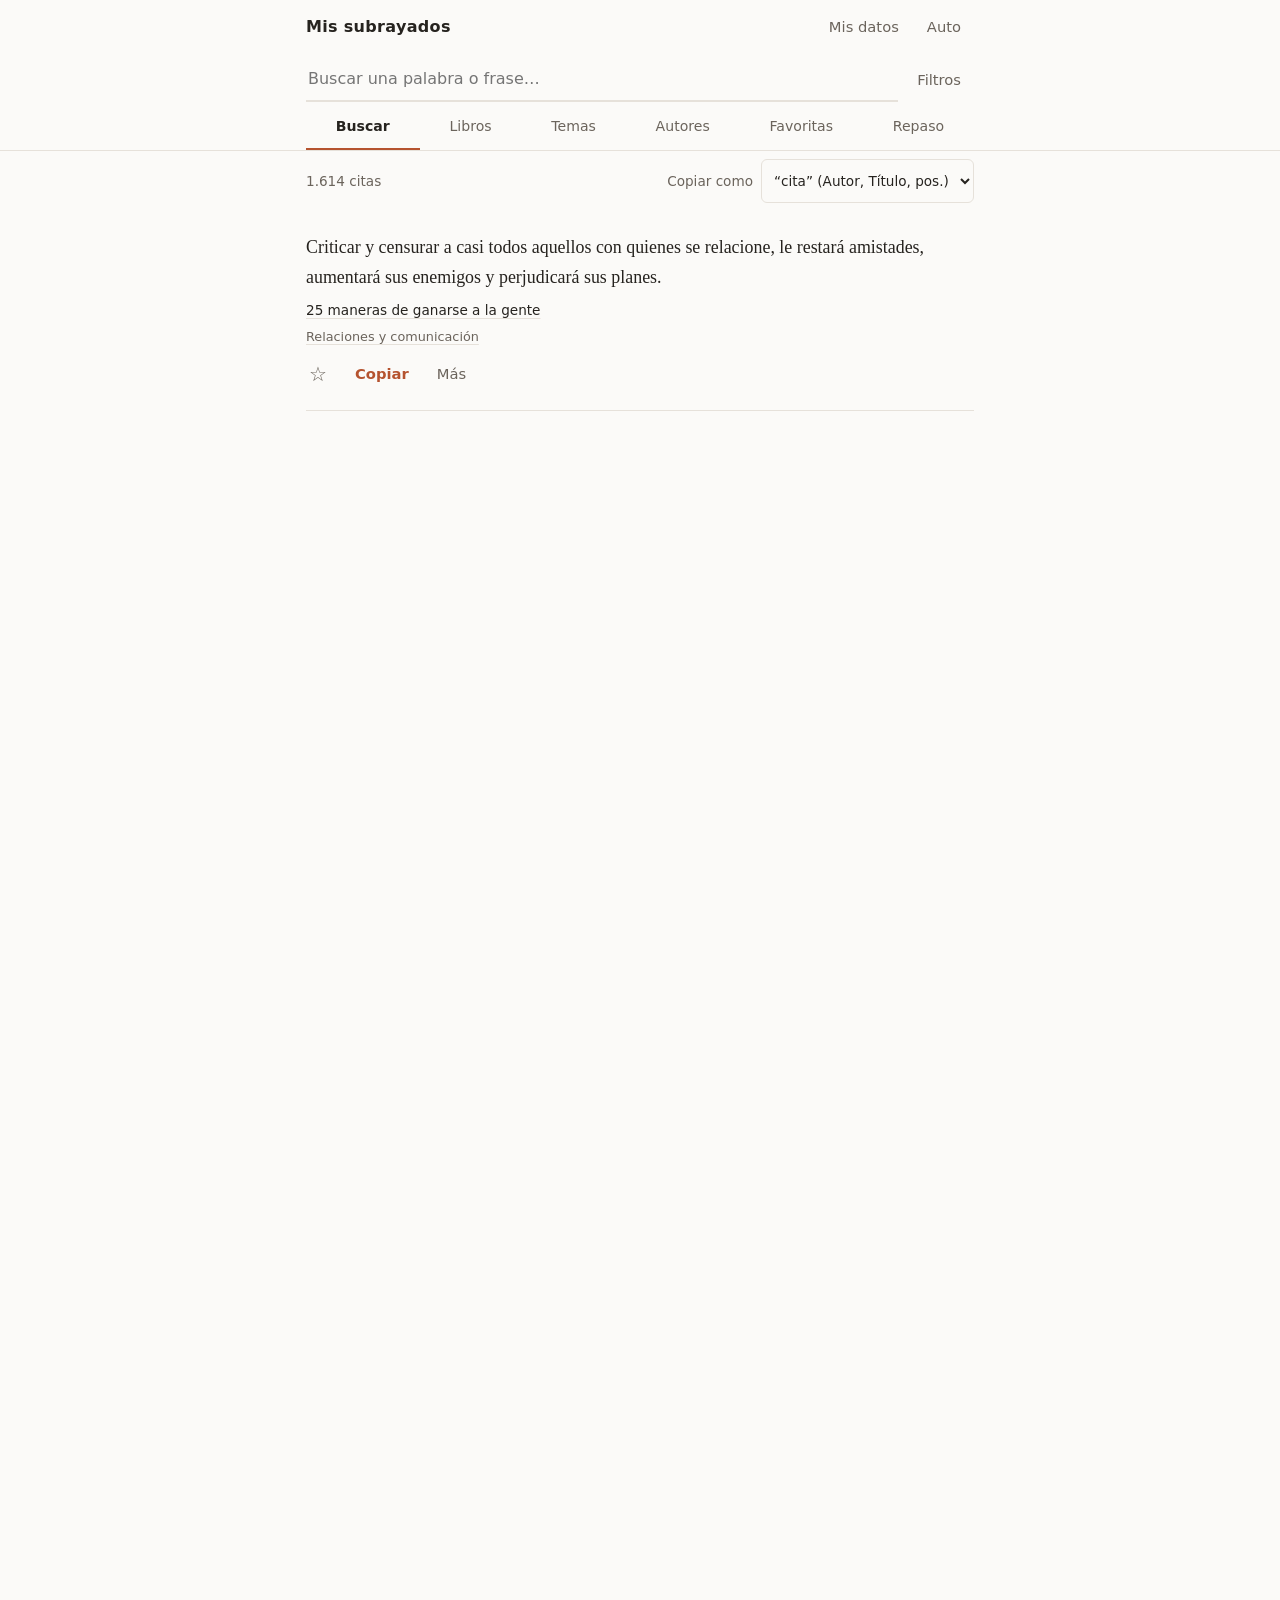
==== index.html @ 2dc45273 "Página de consulta de subrayados: buscador, filtros, vistas y marcas locales Co-Authored-By: Claude " ====
<!DOCTYPE html>
<html lang="es">
<head>
<meta charset="utf-8">
<meta name="viewport" content="width=device-width, initial-scale=1">
<meta name="robots" content="noindex, nofollow">
<meta name="color-scheme" content="light dark">
<title>Mis subrayados</title>
<link rel="stylesheet" href="styles.css">
</head>
<body>
<a class="skip" href="#main">Saltar al contenido</a>

<header class="top">
  <div class="wrap">
    <div class="bar">
      <h1 class="brand"><a href="#/buscar">Mis subrayados</a></h1>
      <div class="bar-end">
        <button class="btn quiet" id="btnData" aria-expanded="false" aria-controls="dataPanel">Mis datos</button>
        <button class="btn quiet" id="btnTheme" aria-label="Cambiar tema de color">Auto</button>
      </div>
    </div>
  </div>
</header>

<div class="stick">
  <div class="wrap">
    <form class="search" role="search" id="searchForm" autocomplete="off">
      <label class="sr" for="q">Buscar en las citas</label>
      <input id="q" type="search" placeholder="Buscar una palabra o frase…" enterkeyhint="search" spellcheck="false">
      <button type="button" class="btn quiet" id="btnFilters" aria-expanded="false" aria-controls="filters">Filtros</button>
    </form>

    <div class="panel" id="dataPanel" hidden>
      <p><strong>Tus marcas se guardan solo en este navegador.</strong> Si cambiás de dispositivo o borrás los datos del navegador, se pierden. Exportá una copia para respaldarlas.</p>
      <p class="muted" id="dataStats"></p>
      <div class="row">
        <button class="btn" id="btnExport">Exportar</button>
        <button class="btn" id="btnImport">Importar…</button>
        <input type="file" id="fileImport" accept="application/json,.json" hidden>
      </div>
    </div>

    <div class="panel" id="filters" hidden>
      <div class="grid">
        <label>Libro <select id="fLibro"></select></label>
        <label>Tema <select id="fTema"></select></label>
        <label>Autor <select id="fAutor"></select></label>
        <label>Uso <select id="fUso"></select></label>
        <label>Categoría <select id="fCat">
          <option value="">Todas</option>
          <option value="nf">No ficción</option>
          <option value="fic">Ficción</option>
          <option value="doc">Documentos</option>
        </select></label>
        <label class="check"><input type="checkbox" id="fFav"> Solo favoritas ★</label>
      </div>
      <div class="row"><button class="btn" id="btnClear">Limpiar filtros</button></div>
    </div>

    <nav class="tabs" aria-label="Secciones" id="tabs">
      <a href="#/buscar" data-v="buscar">Buscar</a>
      <a href="#/libros" data-v="libros">Libros</a>
      <a href="#/temas" data-v="temas">Temas</a>
      <a href="#/autores" data-v="autores">Autores</a>
      <a href="#/favoritas" data-v="favoritas">Favoritas</a>
      <a href="#/repaso" data-v="repaso">Repaso</a>
    </nav>
  </div>
</div>

<main id="main" class="wrap" tabindex="-1">
  <div id="chips" class="chips" aria-label="Filtros activos"></div>
  <div class="status">
    <p id="count" role="status" aria-live="polite" aria-atomic="true"></p>
    <label class="fmt">Copiar como
      <select id="fFmt">
        <option value="ref">“cita” (Autor, Título, pos.)</option>
        <option value="md">Markdown (&gt; cita)</option>
        <option value="txt">Solo el texto</option>
      </select>
    </label>
  </div>
  <div id="view"></div>
</main>

<footer class="wrap foot">
  <p>Atajos: <kbd>/</kbd> buscar · <kbd>Esc</kbd> limpiar · <kbd>j</kbd>/<kbd>k</kbd> moverse · <kbd>c</kbd> copiar · <kbd>f</kbd> favorita</p>
</footer>

<div id="toast" role="status" aria-live="polite"></div>

<script src="data.js"></script>
<script src="app.js"></script>
</body>
</html>
---- styles.css ----
:root {
  --bg: #fbfaf8;
  --fg: #26231f;
  --muted: #6b645c;
  --line: #e6e1da;
  --accent: #b5532f;
  --accent-ink: #ffffff;
  --mark: #f3dfd2;
  --sans: system-ui, -apple-system, "Segoe UI", Roboto, "Helvetica Neue", Arial, sans-serif;
  --serif: Georgia, "Times New Roman", serif;
  color-scheme: light;
}
@media (prefers-color-scheme: dark) {
  :root:not([data-theme="light"]) {
    --bg: #1a1816; --fg: #ece7e0; --muted: #a39b91; --line: #3a352f;
    --accent: #e08a63; --accent-ink: #1a1816; --mark: #5a3524;
    color-scheme: dark;
  }
}
:root[data-theme="dark"] {
  --bg: #1a1816; --fg: #ece7e0; --muted: #a39b91; --line: #3a352f;
  --accent: #e08a63; --accent-ink: #1a1816; --mark: #5a3524;
  color-scheme: dark;
}

* { box-sizing: border-box; }
html { -webkit-text-size-adjust: 100%; }
body {
  margin: 0; background: var(--bg); color: var(--fg);
  font: 16px/1.5 var(--sans);
}
.wrap { max-width: 700px; margin: 0 auto; padding: 0 16px; }
.sr { position: absolute; width: 1px; height: 1px; overflow: hidden; clip: rect(0 0 0 0); white-space: nowrap; }
.skip { position: absolute; left: 8px; top: -60px; background: var(--bg); padding: 10px 14px; border: 1px solid var(--accent); z-index: 10; }
.skip:focus { top: 8px; }
a { color: inherit; text-decoration-color: var(--line); text-underline-offset: 3px; }
a:hover { text-decoration-color: var(--accent); }
:focus-visible { outline: 2px solid var(--accent); outline-offset: 2px; border-radius: 3px; }
kbd { font: .8em var(--sans); border: 1px solid var(--line); border-radius: 3px; padding: 0 5px; }
.muted { color: var(--muted); }

/* Cabecera */
.bar { display: flex; align-items: center; justify-content: space-between; min-height: 52px; }
.brand { margin: 0; font: 600 1rem var(--sans); letter-spacing: .02em; }
.brand a { text-decoration: none; }
.bar-end { display: flex; gap: 2px; }

.stick { position: sticky; top: 0; z-index: 5; background: var(--bg); border-bottom: 1px solid var(--line); }
.search { display: flex; gap: 6px; align-items: center; padding: 4px 0; }
.search input {
  flex: 1; min-width: 0; height: 46px; font: 1rem var(--sans); color: var(--fg);
  background: transparent; border: 0; border-bottom: 2px solid var(--line); border-radius: 0; padding: 0 2px;
  -webkit-appearance: none; appearance: none;
}
.search input:focus { outline: none; border-bottom-color: var(--accent); }
.search input::-webkit-search-cancel-button { height: 18px; width: 18px; }

.tabs { display: flex; overflow-x: auto; scrollbar-width: none; }
.tabs::-webkit-scrollbar { display: none; }
.tabs a {
  flex: 1 1 auto; min-height: 44px; display: flex; align-items: center; justify-content: center;
  padding: 0 5px; font-size: .88rem; color: var(--muted); text-decoration: none; border-bottom: 2px solid transparent;
}
.tabs a[aria-current="page"] { color: var(--fg); border-bottom-color: var(--accent); font-weight: 600; }

.panel { padding: 8px 0 12px; border-top: 1px solid var(--line); max-height: 60vh; overflow-y: auto; font-size: .92rem; }
.panel p { margin: 6px 0; }
.panel .grid { display: grid; grid-template-columns: 1fr; gap: 10px; }
@media (min-width: 340px) { .panel .grid { grid-template-columns: 1fr 1fr; } }
.panel label { display: flex; flex-direction: column; gap: 3px; color: var(--muted); font-size: .8rem; }
.panel label.check { flex-direction: row; align-items: center; gap: 8px; min-height: 44px; font-size: .92rem; color: var(--fg); }
.panel select { max-width: 100%; }
.row { display: flex; gap: 8px; flex-wrap: wrap; margin-top: 10px; }

select, .btn {
  font: .92rem var(--sans); color: var(--fg); background: transparent;
  border: 1px solid var(--line); border-radius: 6px; min-height: 44px; padding: 0 12px;
}
select { padding: 0 8px; width: 100%; }
.fmt select { width: auto; max-width: 100%; min-height: 36px; font-size: .85rem; }
input[type="checkbox"] { width: 20px; height: 20px; accent-color: var(--accent); }
.btn { cursor: pointer; min-width: 44px; }
.btn:hover { border-color: var(--accent); }
.btn.quiet { border-color: transparent; color: var(--muted); }
.btn.quiet:hover { color: var(--fg); }
.btn.pri { background: var(--accent); border-color: var(--accent); color: var(--accent-ink); }
.btn[aria-pressed="true"] { color: var(--accent); border-color: var(--accent); }

/* Estado y chips */
.chips { display: flex; flex-wrap: wrap; gap: 6px; padding-top: 10px; }
.chips:empty { display: none; }
.chip {
  display: inline-flex; align-items: center; gap: 6px; min-height: 36px; padding: 0 12px;
  border: 1px solid var(--accent); border-radius: 18px; background: transparent; color: var(--fg);
  font: .85rem var(--sans); cursor: pointer; max-width: 100%;
}
.chip span { overflow: hidden; text-overflow: ellipsis; white-space: nowrap; }
.chip i { font-style: normal; color: var(--accent); }
.status { display: flex; align-items: center; justify-content: space-between; gap: 12px; flex-wrap: wrap; padding: 8px 0; color: var(--muted); font-size: .85rem; }
.status p { margin: 0; }
.fmt { display: flex; align-items: center; gap: 8px; }

/* Citas */
.q { padding: 22px 0 14px; border-bottom: 1px solid var(--line); content-visibility: auto; contain-intrinsic-size: auto 220px; scroll-margin-top: 140px; }
.q:focus { outline: none; }
.q:focus-visible { outline: 2px solid var(--accent); outline-offset: 6px; }
.q.cur { box-shadow: -3px 0 0 var(--accent); padding-left: 12px; margin-left: -15px; }
blockquote { margin: 0; font: 1.12rem/1.65 var(--serif); hyphens: auto; overflow-wrap: break-word; }
blockquote p { margin: 0; }
.ell { color: var(--muted); }
mark { background: var(--mark); color: inherit; border-radius: 2px; padding: 0 1px; }
.src { margin: 8px 0 0; font-size: .85rem; color: var(--muted); }
.src a { color: var(--fg); }
.note { margin: 10px 0 0; font-size: .9rem; color: var(--fg); border-left: 2px solid var(--accent); padding-left: 10px; }
.note b { color: var(--accent); font-weight: 600; }
.meta { margin: 6px 0 0; font-size: .8rem; color: var(--muted); display: flex; flex-wrap: wrap; gap: 4px 10px; }
.meta a { color: var(--muted); }
.acts { display: flex; align-items: center; gap: 2px; margin-top: 6px; margin-left: -10px; }
.acts .btn { border-color: transparent; color: var(--muted); }
.acts .btn:hover, .acts .btn:focus-visible { color: var(--fg); }
.acts .fav { font-size: 1.25rem; padding: 0 10px; }
.acts .fav[aria-pressed="true"] { color: var(--accent); }
.acts .copy { font-weight: 600; color: var(--accent); }
.more { margin: 4px 0 8px; padding: 10px 0 0; border-top: 1px dotted var(--line); font-size: .88rem; }
.more h3 { margin: 6px 0; font: 600 .78rem var(--sans); text-transform: uppercase; letter-spacing: .06em; color: var(--muted); }
.more .opts { display: flex; flex-wrap: wrap; gap: 6px; }
.opt { display: inline-flex; align-items: center; gap: 6px; min-height: 44px; padding: 0 12px; border: 1px solid var(--line); border-radius: 22px; cursor: pointer; }
.opt:has(input:checked) { border-color: var(--accent); color: var(--accent); }
.opt input { margin: 0; }
.newuso { display: flex; gap: 6px; margin-top: 8px; }
.newuso input { flex: 1; min-width: 0; min-height: 44px; font: .92rem var(--sans); color: var(--fg); background: transparent; border: 1px solid var(--line); border-radius: 6px; padding: 0 10px; }

.more-btn { display: block; width: 100%; margin: 20px 0; }

/* Listas de libros / temas / autores */
.list { list-style: none; margin: 0; padding: 0; }
.list li a { display: flex; justify-content: space-between; align-items: baseline; gap: 12px; min-height: 48px; padding: 10px 0; border-bottom: 1px solid var(--line); text-decoration: none; }
.list li a:hover .t { color: var(--accent); }
.list .t { font-family: var(--serif); font-size: 1.05rem; }
.list .s { color: var(--muted); font-size: .85rem; white-space: nowrap; }
.list .a { display: block; font: .82rem var(--sans); color: var(--muted); }
h2.grp { margin: 28px 0 4px; font: 600 .78rem var(--sans); text-transform: uppercase; letter-spacing: .08em; color: var(--muted); }
.filter-in { width: 100%; height: 44px; margin: 8px 0 0; font: 1rem var(--sans); color: var(--fg); background: transparent; border: 0; border-bottom: 1px solid var(--line); border-radius: 0; }
.filter-in:focus { outline: none; border-bottom-color: var(--accent); }

/* Vacío y repaso */
.empty { padding: 56px 0; text-align: center; color: var(--muted); }
.empty p { margin: 0 0 16px; }
.rev { padding-top: 12px; }
.rev blockquote { font-size: 1.3rem; }
.rev .tools { display: flex; flex-wrap: wrap; gap: 8px; margin: 14px 0; }
.rev .tools label { flex-direction: row; display: flex; align-items: center; gap: 6px; }
.rev .tools select { width: auto; max-width: 100%; }
.hidden-src { margin-top: 10px; }

#toast {
  position: fixed; left: 50%; bottom: 20px; transform: translate(-50%, 20px); opacity: 0; pointer-events: none;
  background: var(--fg); color: var(--bg); padding: 10px 18px; border-radius: 22px; font-size: .9rem; z-index: 20;
  transition: opacity .15s, transform .15s;
}
#toast.on { opacity: 1; transform: translate(-50%, 0); }
.foot { padding-top: 32px; padding-bottom: 48px; color: var(--muted); font-size: .8rem; }
.foot p { margin: 0; }
@media (max-width: 600px) { .foot { display: none; } }

@media (prefers-reduced-motion: reduce) {
  * { transition: none !important; animation: none !important; scroll-behavior: auto !important; }
}
main:focus{outline:none}

/* áreas táctiles de 44 px para enlaces en línea, sin mover el diseño */
.src a, .meta a { position: relative; }
.src a::after, .meta a::after { content: ""; position: absolute; inset: -12px -4px; }
.chip { min-height: 44px; }
.fmt select { min-height: 44px; }
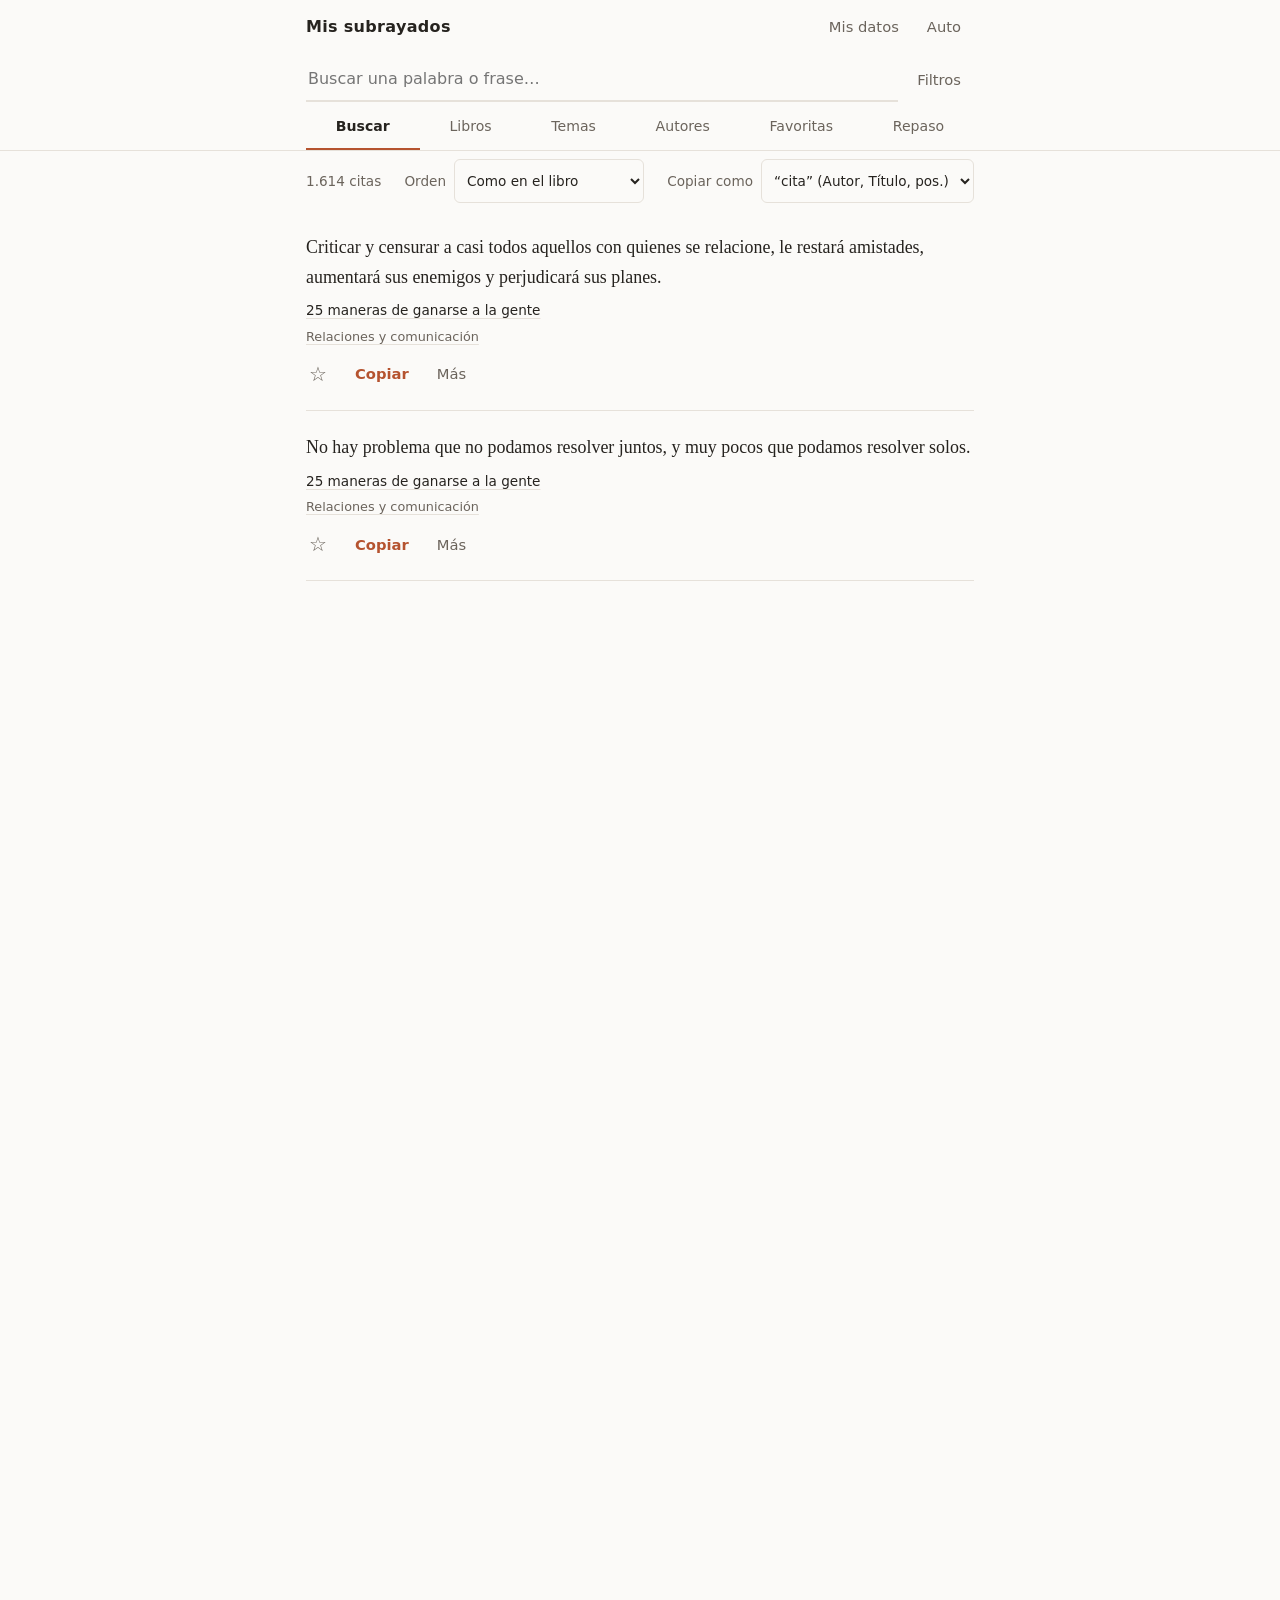
==== commit 858d1710: "Orden, enlace a cita, descarga de favoritas, app instalable y README actualizado Se sacan PROMPT.md " ====
--- a/index.html
+++ b/index.html
@@ -6,6 +6,17 @@
 <meta name="robots" content="noindex, nofollow">
 <meta name="color-scheme" content="light dark">
 <title>Mis subrayados</title>
+<meta name="description" content="Buscador personal de subrayados de lectura: buscá, filtrá y citá en un clic.">
+<meta name="theme-color" content="#b5532f">
+<meta property="og:type" content="website">
+<meta property="og:title" content="Mis subrayados">
+<meta property="og:description" content="Buscador personal de subrayados de lectura: buscá, filtrá y citá en un clic.">
+<meta property="og:locale" content="es_AR">
+<meta property="og:image" content="https://tinchoaten.github.io/mis-subrayados/icon-512.png">
+<meta name="twitter:card" content="summary">
+<link rel="manifest" href="manifest.webmanifest">
+<link rel="icon" href="icon.svg" type="image/svg+xml">
+<link rel="apple-touch-icon" href="icon-192.png">
 <link rel="stylesheet" href="styles.css">
 </head>
 <body>
@@ -73,7 +84,14 @@
   <div id="chips" class="chips" aria-label="Filtros activos"></div>
   <div class="status">
     <p id="count" role="status" aria-live="polite" aria-atomic="true"></p>
-    <label class="fmt">Copiar como
+    <label class="fmt" id="ordWrap">Orden
+      <select id="fOrd">
+        <option value="">Como en el libro</option>
+        <option value="fecha">Más recientes primero</option>
+        <option value="titulo">Por título</option>
+      </select>
+    </label>
+    <label class="fmt" id="fmtWrap">Copiar como
       <select id="fFmt">
         <option value="ref">“cita” (Autor, Título, pos.)</option>
         <option value="md">Markdown (&gt; cita)</option>
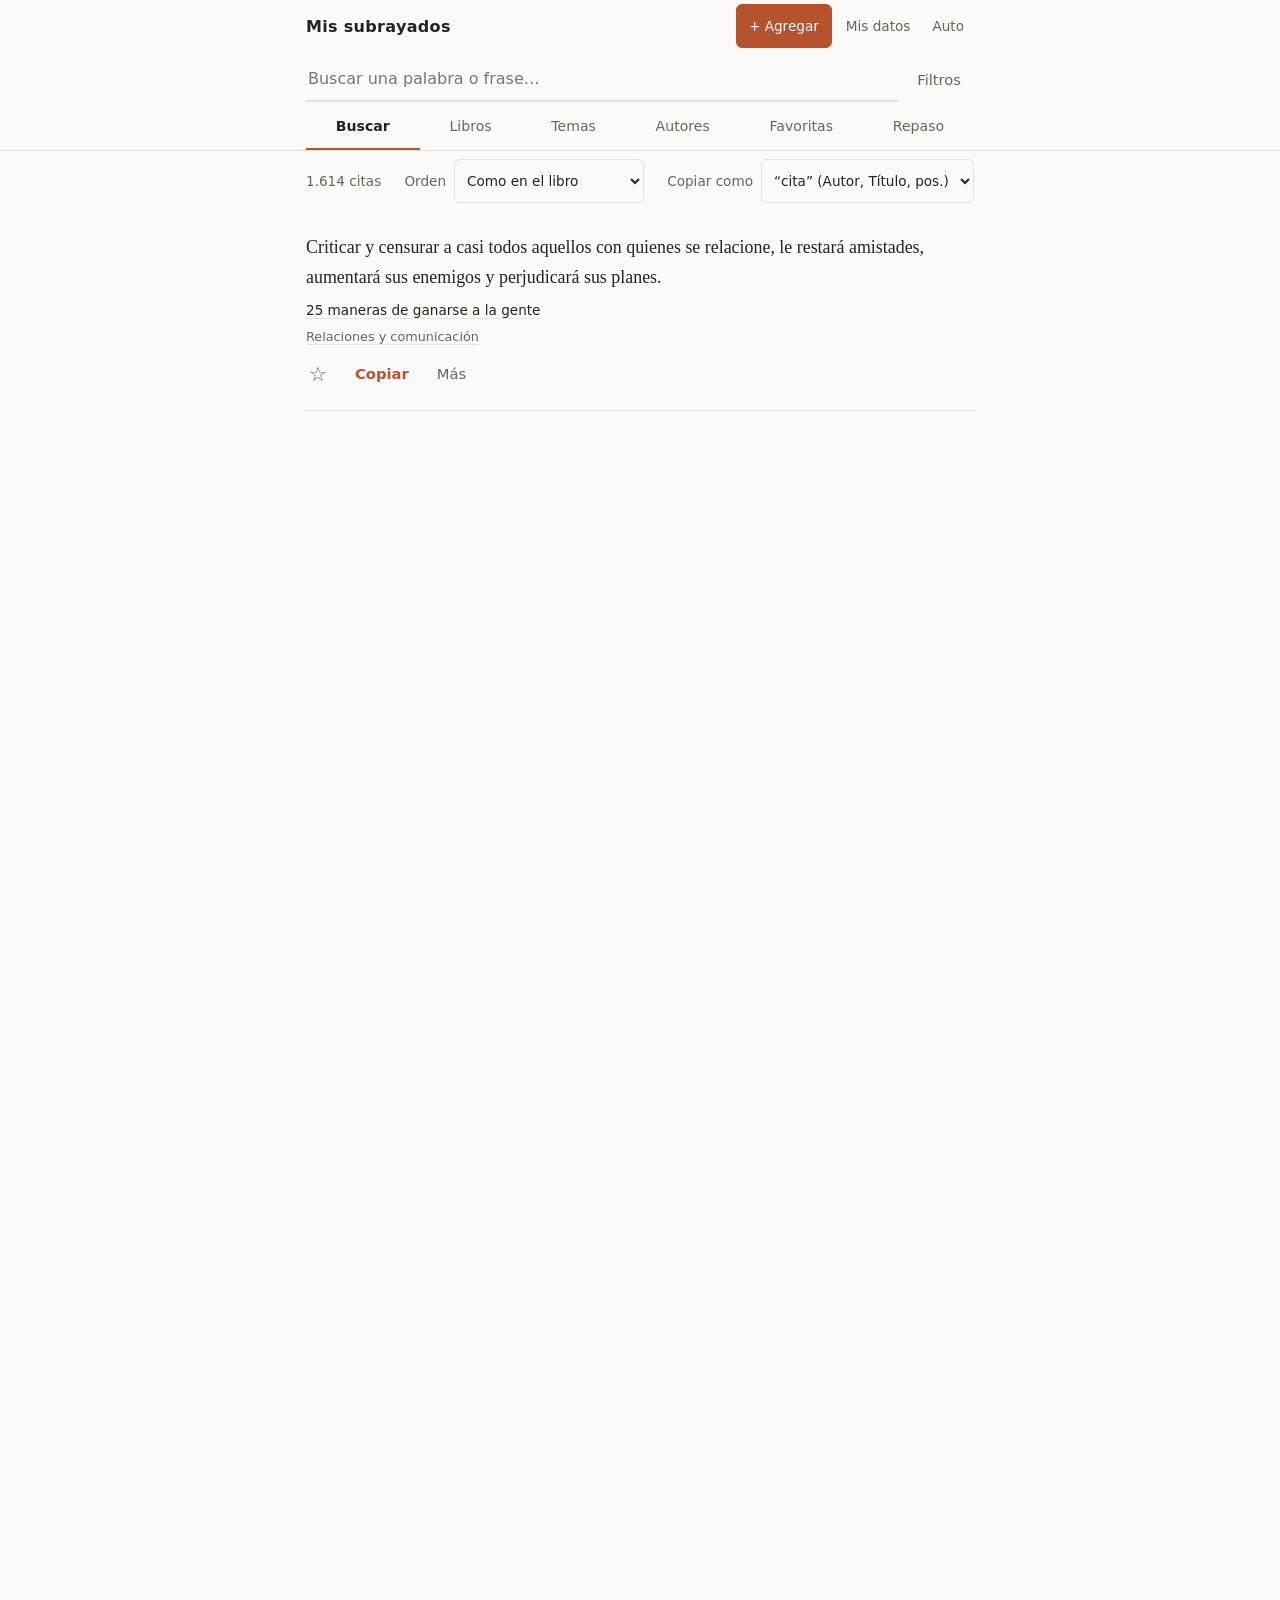
==== commit ed7d317c: "Agregar citas a mano desde el celu: formulario, edición, borrado, exportación y oculta al pasar a da" ====
--- a/index.html
+++ b/index.html
@@ -27,6 +27,7 @@
     <div class="bar">
       <h1 class="brand"><a href="#/buscar">Mis subrayados</a></h1>
       <div class="bar-end">
+        <a class="btn pri" href="#/agregar" id="btnAdd">+ Agregar</a>
         <button class="btn quiet" id="btnData" aria-expanded="false" aria-controls="dataPanel">Mis datos</button>
         <button class="btn quiet" id="btnTheme" aria-label="Cambiar tema de color">Auto</button>
       </div>
@@ -65,6 +66,7 @@
           <option value="doc">Documentos</option>
         </select></label>
         <label class="check"><input type="checkbox" id="fFav"> Solo favoritas ★</label>
+        <label class="check"><input type="checkbox" id="fMias"> Solo las que agregué</label>
       </div>
       <div class="row"><button class="btn" id="btnClear">Limpiar filtros</button></div>
     </div>
--- a/styles.css
+++ b/styles.css
@@ -173,3 +173,26 @@
 .src a::after, .meta a::after { content: ""; position: absolute; inset: -12px -4px; }
 .chip { min-height: 44px; }
 .fmt select { min-height: 44px; }
+
+
+/* agregar cita */
+a.btn { display: inline-flex; align-items: center; text-decoration: none; }
+.bar-end { align-items: center; }
+.add { padding-bottom: 40px; }
+.add h2.grp { margin-top: 20px; }
+.add label { display: block; margin: 18px 0 4px; font-size: .85rem; color: var(--muted); }
+.add .lblrow { display: flex; align-items: flex-end; justify-content: space-between; margin-top: 18px; }
+.add .lblrow label { margin: 0 0 6px; }
+.add textarea, .add input { width: 100%; font: 1rem var(--sans); color: var(--fg); background: transparent; border: 1px solid var(--line); border-radius: 6px; padding: 10px; }
+.add textarea { font-family: var(--serif); font-size: 1.1rem; line-height: 1.55; resize: vertical; }
+.add input { min-height: 44px; }
+.add textarea:focus, .add input:focus { outline: none; border-color: var(--accent); }
+.add input[readonly] { color: var(--muted); }
+.hint { margin: 6px 0 0; font-size: .8rem; color: var(--muted); }
+.err { margin: 12px 0 0; color: var(--accent); font-size: .9rem; min-height: 1.2em; }
+.err a { color: var(--accent); }
+.meta span { color: var(--accent); }
+.brand, .bar-end .btn { white-space: nowrap; }
+.bar-end .btn { padding: 0 9px; font-size: .85rem; }
+.bar-end .btn.pri { padding: 0 12px; margin-right: 2px; }
+@media (max-width: 360px) { .brand { font-size: .9rem; } }
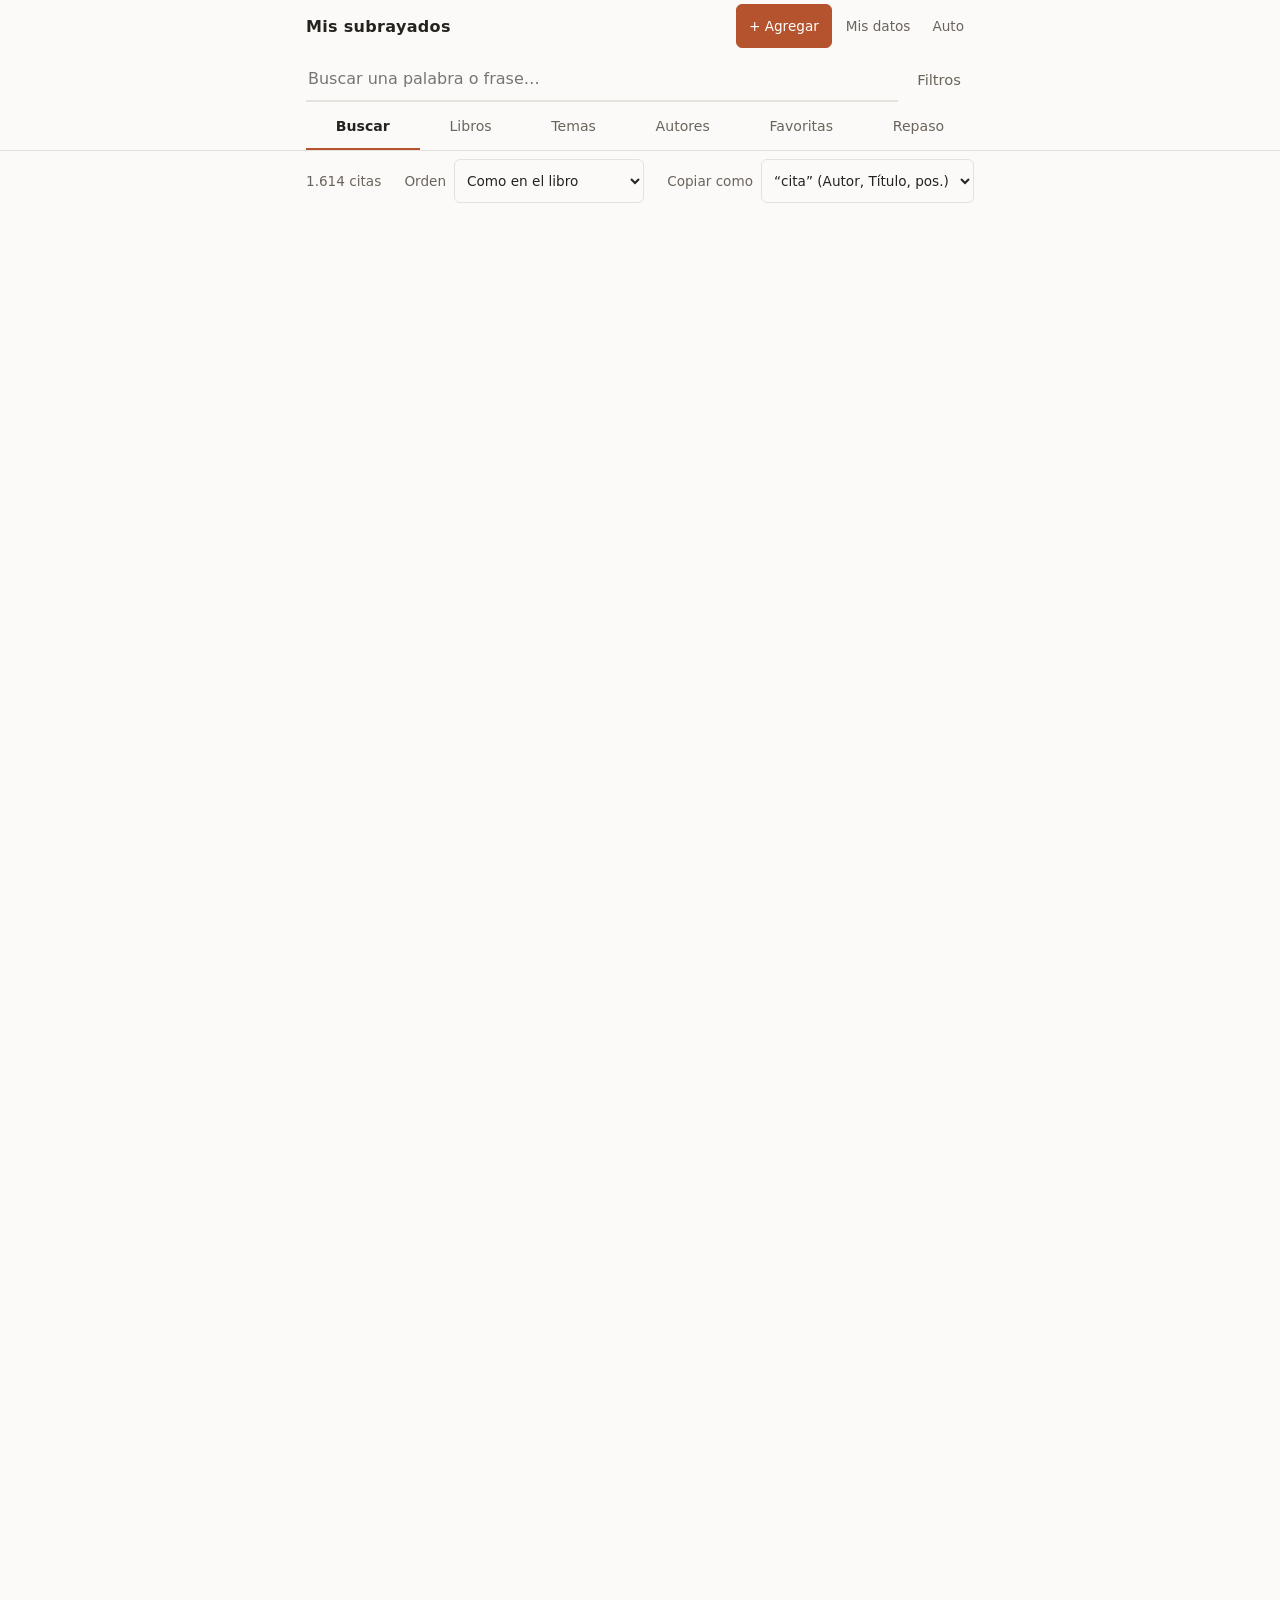
==== commit d9c4c33b: "Borrar citas (ocultar en el navegador, restaurar y exportar para quitarlas de data.js) Co-Authored-B" ====
--- a/index.html
+++ b/index.html
@@ -44,8 +44,9 @@
     </form>
 
     <div class="panel" id="dataPanel" hidden>
-      <p><strong>Tus marcas se guardan solo en este navegador.</strong> Si cambiás de dispositivo o borrás los datos del navegador, se pierden. Exportá una copia para respaldarlas.</p>
+      <p><strong>Tus marcas se guardan solo en este navegador.</strong> Si cambiás de dispositivo o borrás los datos del navegador, se pierden. Exportá una copia para respaldarlas. Las citas que borres se ocultan solo acá: para sacarlas del sitio publicado, exportá y pasale el archivo a Claude.</p>
       <p class="muted" id="dataStats"></p>
+      <p class="muted" id="dataDel"></p>
       <div class="row">
         <button class="btn" id="btnExport">Exportar</button>
         <button class="btn" id="btnImport">Importar…</button>
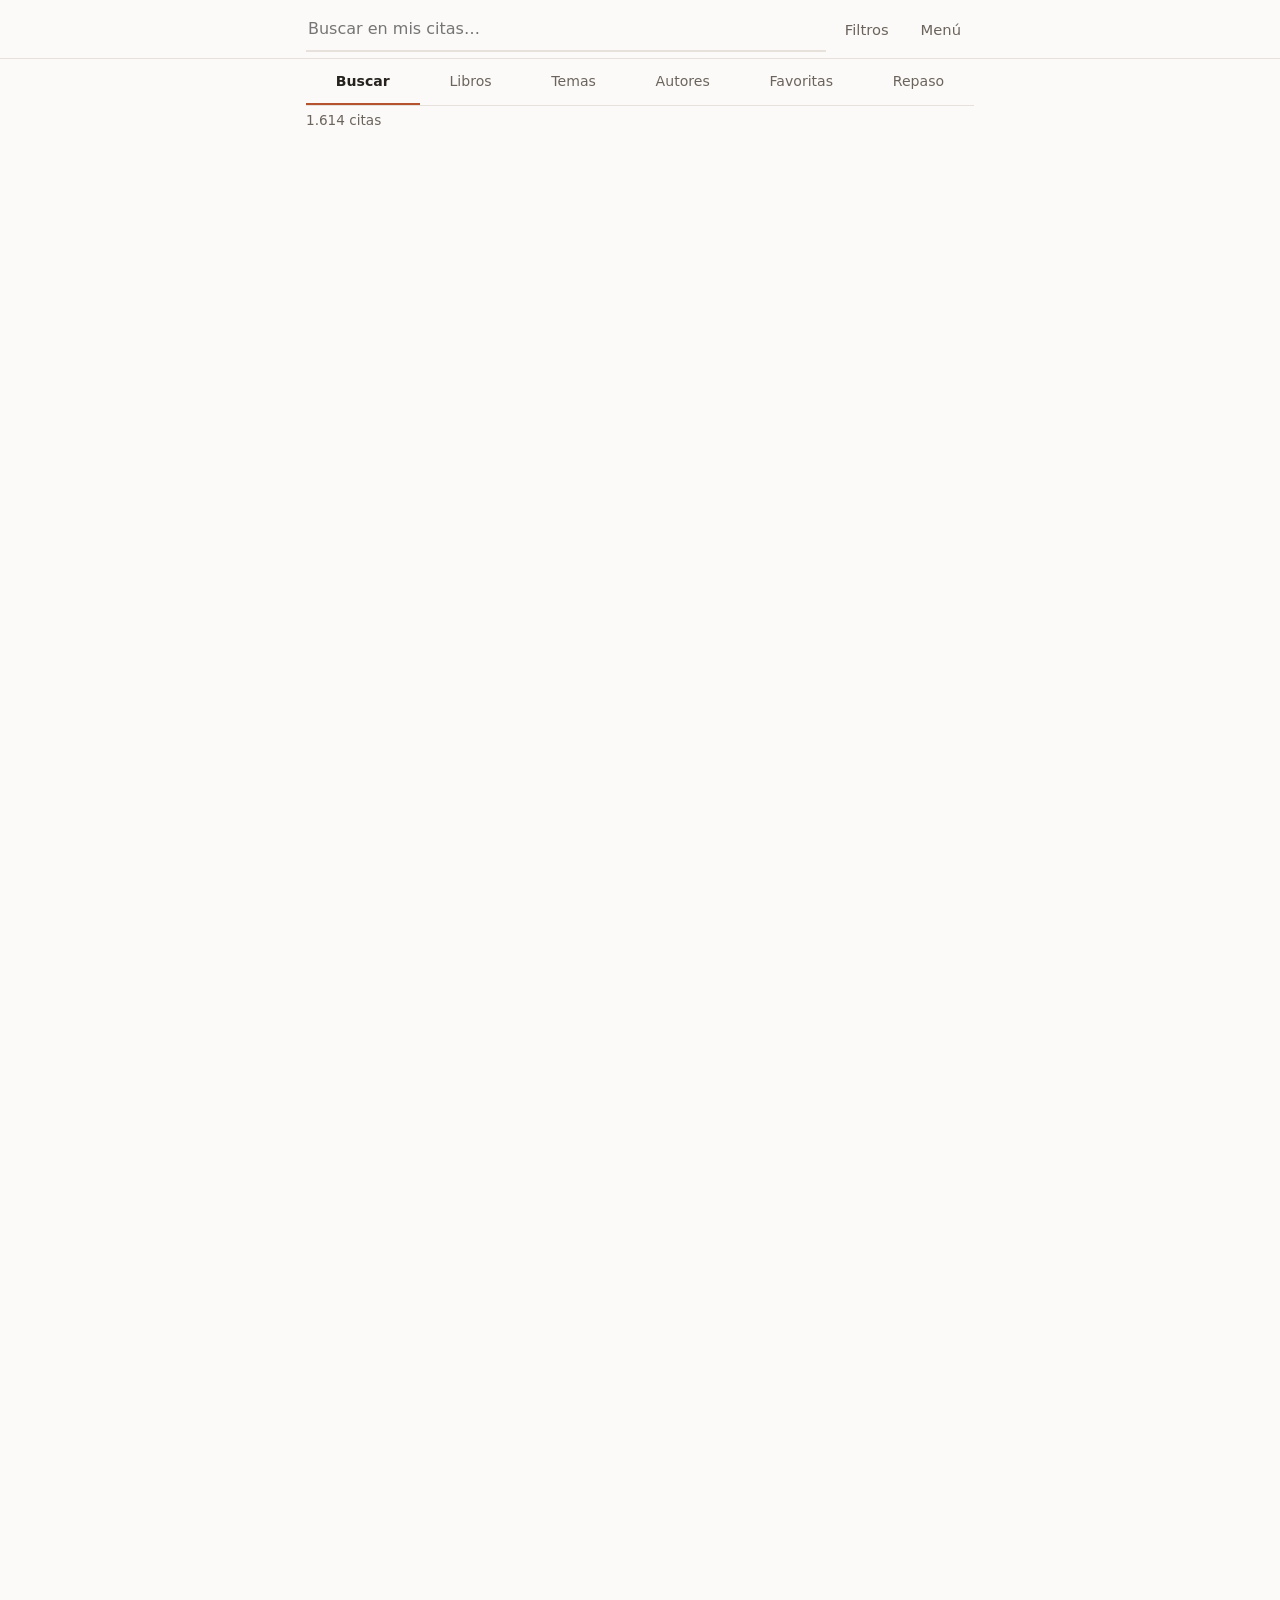
==== commit 62830e2a: "Cabecera mínima: solo buscador; Filtros y Menú flotan y se cierran solos Co-Authored-By: Claude Sonn" ====
--- a/index.html
+++ b/index.html
@@ -21,40 +21,51 @@
 </head>
 <body>
 <a class="skip" href="#main">Saltar al contenido</a>
-
-<header class="top">
-  <div class="wrap">
-    <div class="bar">
-      <h1 class="brand"><a href="#/buscar">Mis subrayados</a></h1>
-      <div class="bar-end">
-        <a class="btn pri" href="#/agregar" id="btnAdd">+ Agregar</a>
-        <button class="btn quiet" id="btnData" aria-expanded="false" aria-controls="dataPanel">Mis datos</button>
-        <button class="btn quiet" id="btnTheme" aria-label="Cambiar tema de color">Auto</button>
-      </div>
-    </div>
-  </div>
-</header>
+<h1 class="sr">Mis subrayados</h1>
 
 <div class="stick">
   <div class="wrap">
     <form class="search" role="search" id="searchForm" autocomplete="off">
       <label class="sr" for="q">Buscar en las citas</label>
-      <input id="q" type="search" placeholder="Buscar una palabra o frase…" enterkeyhint="search" spellcheck="false">
+      <input id="q" type="search" placeholder="Buscar en mis citas…" enterkeyhint="search" spellcheck="false">
       <button type="button" class="btn quiet" id="btnFilters" aria-expanded="false" aria-controls="filters">Filtros</button>
+      <button type="button" class="btn quiet" id="btnData" aria-expanded="false" aria-controls="dataPanel">Menú</button>
     </form>
+  </div>
 
-    <div class="panel" id="dataPanel" hidden>
-      <p><strong>Tus marcas se guardan solo en este navegador.</strong> Si cambiás de dispositivo o borrás los datos del navegador, se pierden. Exportá una copia para respaldarlas. Las citas que borres se ocultan solo acá: para sacarlas del sitio publicado, exportá y pasale el archivo a Claude.</p>
-      <p class="muted" id="dataStats"></p>
-      <p class="muted" id="dataDel"></p>
+  <!-- Menú: todo lo que no es leer. Flota sobre las citas y se cierra solo -->
+  <div class="panel" id="dataPanel" hidden>
+    <div class="wrap">
+      <p class="row" style="margin-top:4px"><a class="btn pri" href="#/agregar" id="btnAdd">+ Agregar una cita</a></p>
+
+      <div id="syncBox" class="syncbox"></div>
+
+      <h3 class="sec">Preferencias</h3>
+      <div class="grid">
+        <label class="fmt" id="fmtWrap">Copiar como
+          <select id="fFmt">
+            <option value="ref">“cita” (Autor, Título, pos.)</option>
+            <option value="md">Markdown (&gt; cita)</option>
+            <option value="txt">Solo el texto</option>
+          </select>
+        </label>
+        <label>Apariencia <button type="button" class="btn" id="btnTheme" aria-label="Cambiar tema de color">Auto</button></label>
+      </div>
+
+      <h3 class="sec">Mis datos</h3>
+      <p class="muted small">Tus marcas se guardan en este navegador. Con la sincronización conectada, también se comparten entre tus dispositivos. Si no, exportá una copia para respaldarlas.</p>
+      <p class="muted small" id="dataStats"></p>
+      <p class="muted small" id="dataDel"></p>
       <div class="row">
         <button class="btn" id="btnExport">Exportar</button>
         <button class="btn" id="btnImport">Importar…</button>
         <input type="file" id="fileImport" accept="application/json,.json" hidden>
       </div>
     </div>
+  </div>
 
-    <div class="panel" id="filters" hidden>
+  <div class="panel" id="filters" hidden>
+    <div class="wrap">
       <div class="grid">
         <label>Libro <select id="fLibro"></select></label>
         <label>Tema <select id="fTema"></select></label>
@@ -66,41 +77,33 @@
           <option value="fic">Ficción</option>
           <option value="doc">Documentos</option>
         </select></label>
+        <label class="fmt" id="ordWrap">Orden
+          <select id="fOrd">
+            <option value="">Como en el libro</option>
+            <option value="fecha">Más recientes primero</option>
+            <option value="titulo">Por título</option>
+          </select>
+        </label>
         <label class="check"><input type="checkbox" id="fFav"> Solo favoritas ★</label>
         <label class="check"><input type="checkbox" id="fMias"> Solo las que agregué</label>
       </div>
-      <div class="row"><button class="btn" id="btnClear">Limpiar filtros</button></div>
+      <div class="row"><button class="btn pri" id="btnFiltersDone">Ver resultados</button><button class="btn" id="btnClear">Limpiar filtros</button></div>
     </div>
-
-    <nav class="tabs" aria-label="Secciones" id="tabs">
-      <a href="#/buscar" data-v="buscar">Buscar</a>
-      <a href="#/libros" data-v="libros">Libros</a>
-      <a href="#/temas" data-v="temas">Temas</a>
-      <a href="#/autores" data-v="autores">Autores</a>
-      <a href="#/favoritas" data-v="favoritas">Favoritas</a>
-      <a href="#/repaso" data-v="repaso">Repaso</a>
-    </nav>
   </div>
 </div>
 
 <main id="main" class="wrap" tabindex="-1">
+  <nav class="tabs" aria-label="Secciones" id="tabs">
+    <a href="#/buscar" data-v="buscar">Buscar</a>
+    <a href="#/libros" data-v="libros">Libros</a>
+    <a href="#/temas" data-v="temas">Temas</a>
+    <a href="#/autores" data-v="autores">Autores</a>
+    <a href="#/favoritas" data-v="favoritas">Favoritas</a>
+    <a href="#/repaso" data-v="repaso">Repaso</a>
+  </nav>
   <div id="chips" class="chips" aria-label="Filtros activos"></div>
   <div class="status">
     <p id="count" role="status" aria-live="polite" aria-atomic="true"></p>
-    <label class="fmt" id="ordWrap">Orden
-      <select id="fOrd">
-        <option value="">Como en el libro</option>
-        <option value="fecha">Más recientes primero</option>
-        <option value="titulo">Por título</option>
-      </select>
-    </label>
-    <label class="fmt" id="fmtWrap">Copiar como
-      <select id="fFmt">
-        <option value="ref">“cita” (Autor, Título, pos.)</option>
-        <option value="md">Markdown (&gt; cita)</option>
-        <option value="txt">Solo el texto</option>
-      </select>
-    </label>
   </div>
   <div id="view"></div>
 </main>
--- a/styles.css
+++ b/styles.css
@@ -196,3 +196,24 @@
 .bar-end .btn { padding: 0 9px; font-size: .85rem; }
 .bar-end .btn.pri { padding: 0 12px; margin-right: 2px; }
 @media (max-width: 360px) { .brand { font-size: .9rem; } }
+
+/* sincronización */
+.syncbox { margin: 12px 0; padding: 4px 0 10px; border-top: 1px solid var(--line); border-bottom: 1px solid var(--line); }
+.syncbox h3 { margin: 10px 0 4px; font: 600 .78rem var(--sans); text-transform: uppercase; letter-spacing: .06em; color: var(--muted); }
+.syncbox p { margin: 4px 0; }
+.syncbox input { flex: 1; min-width: 0; min-height: 44px; font: .92rem var(--sans); color: var(--fg); background: transparent; border: 1px solid var(--line); border-radius: 6px; padding: 0 10px; }
+.syncbox .err { color: var(--accent); }
+
+
+/* cabecera mínima: solo el buscador; Filtros y Menú flotan sobre las citas */
+.search { padding: 6px 0; }
+.stick { border-bottom: 1px solid var(--line); }
+.panel { position: absolute; top: 100%; left: 0; right: 0; z-index: 6; background: var(--bg); border-top: 1px solid var(--line); border-bottom: 1px solid var(--line);
+  max-height: calc(100vh - 70px); max-height: calc(100dvh - 70px); overflow-y: auto; padding: 8px 0 18px; }
+.sec { margin: 20px 0 6px; font: 600 .78rem var(--sans); text-transform: uppercase; letter-spacing: .06em; color: var(--muted); }
+.small { font-size: .85rem; }
+.panel .fmt select, .panel select { width: 100%; }
+.panel label .btn { align-self: flex-start; }
+.tabs { margin-top: 2px; border-bottom: 1px solid var(--line); }
+.status { padding: 4px 0 0; }
+.q { scroll-margin-top: 80px; }
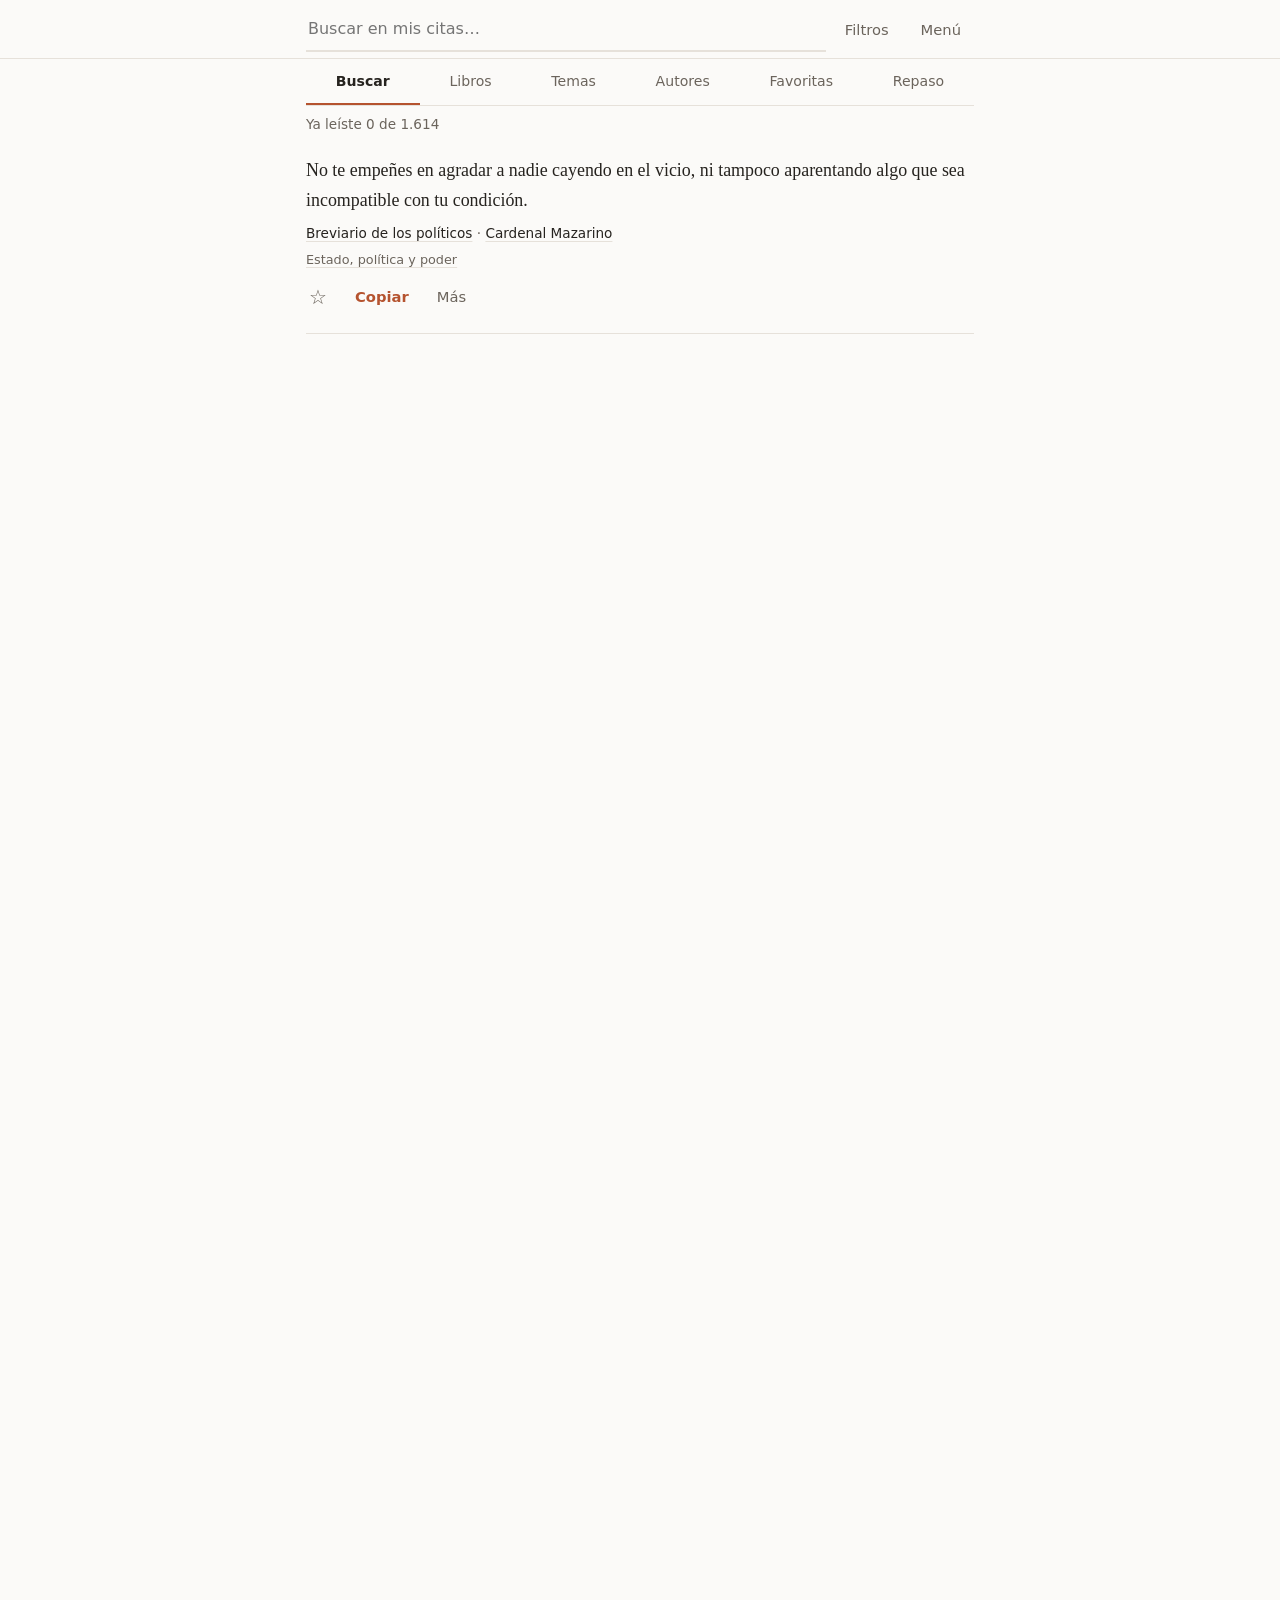
==== commit 79157fb9: "Lecturas: marca automática, no leídas primero al azar, ver leídas, filtro y sincronización Co-Author" ====
--- a/index.html
+++ b/index.html
@@ -52,6 +52,10 @@
         <label>Apariencia <button type="button" class="btn" id="btnTheme" aria-label="Cambiar tema de color">Auto</button></label>
       </div>
 
+      <h3 class="sec">Lecturas</h3>
+      <p class="muted small" id="readStats"></p>
+      <div class="row"><button class="btn" id="btnResetRead">Empezar de cero</button></div>
+
       <h3 class="sec">Mis datos</h3>
       <p class="muted small">Tus marcas se guardan en este navegador. Con la sincronización conectada, también se comparten entre tus dispositivos. Si no, exportá una copia para respaldarlas.</p>
       <p class="muted small" id="dataStats"></p>
@@ -85,6 +89,7 @@
           </select>
         </label>
         <label class="check"><input type="checkbox" id="fFav"> Solo favoritas ★</label>
+        <label class="check"><input type="checkbox" id="fNoleidas"> Solo las que no leí</label>
         <label class="check"><input type="checkbox" id="fMias"> Solo las que agregué</label>
       </div>
       <div class="row"><button class="btn pri" id="btnFiltersDone">Ver resultados</button><button class="btn" id="btnClear">Limpiar filtros</button></div>
--- a/styles.css
+++ b/styles.css
@@ -217,3 +217,8 @@
 .tabs { margin-top: 2px; border-bottom: 1px solid var(--line); }
 .status { padding: 4px 0 0; }
 .q { scroll-margin-top: 80px; }
+
+
+/* lecturas */
+.readbar { margin: 4px 0 0; font-size: .85rem; color: var(--muted); }
+.linkbtn { background: none; border: 0; padding: 12px 6px; min-height: 44px; color: var(--accent); font: inherit; text-decoration: underline; text-underline-offset: 3px; cursor: pointer; }
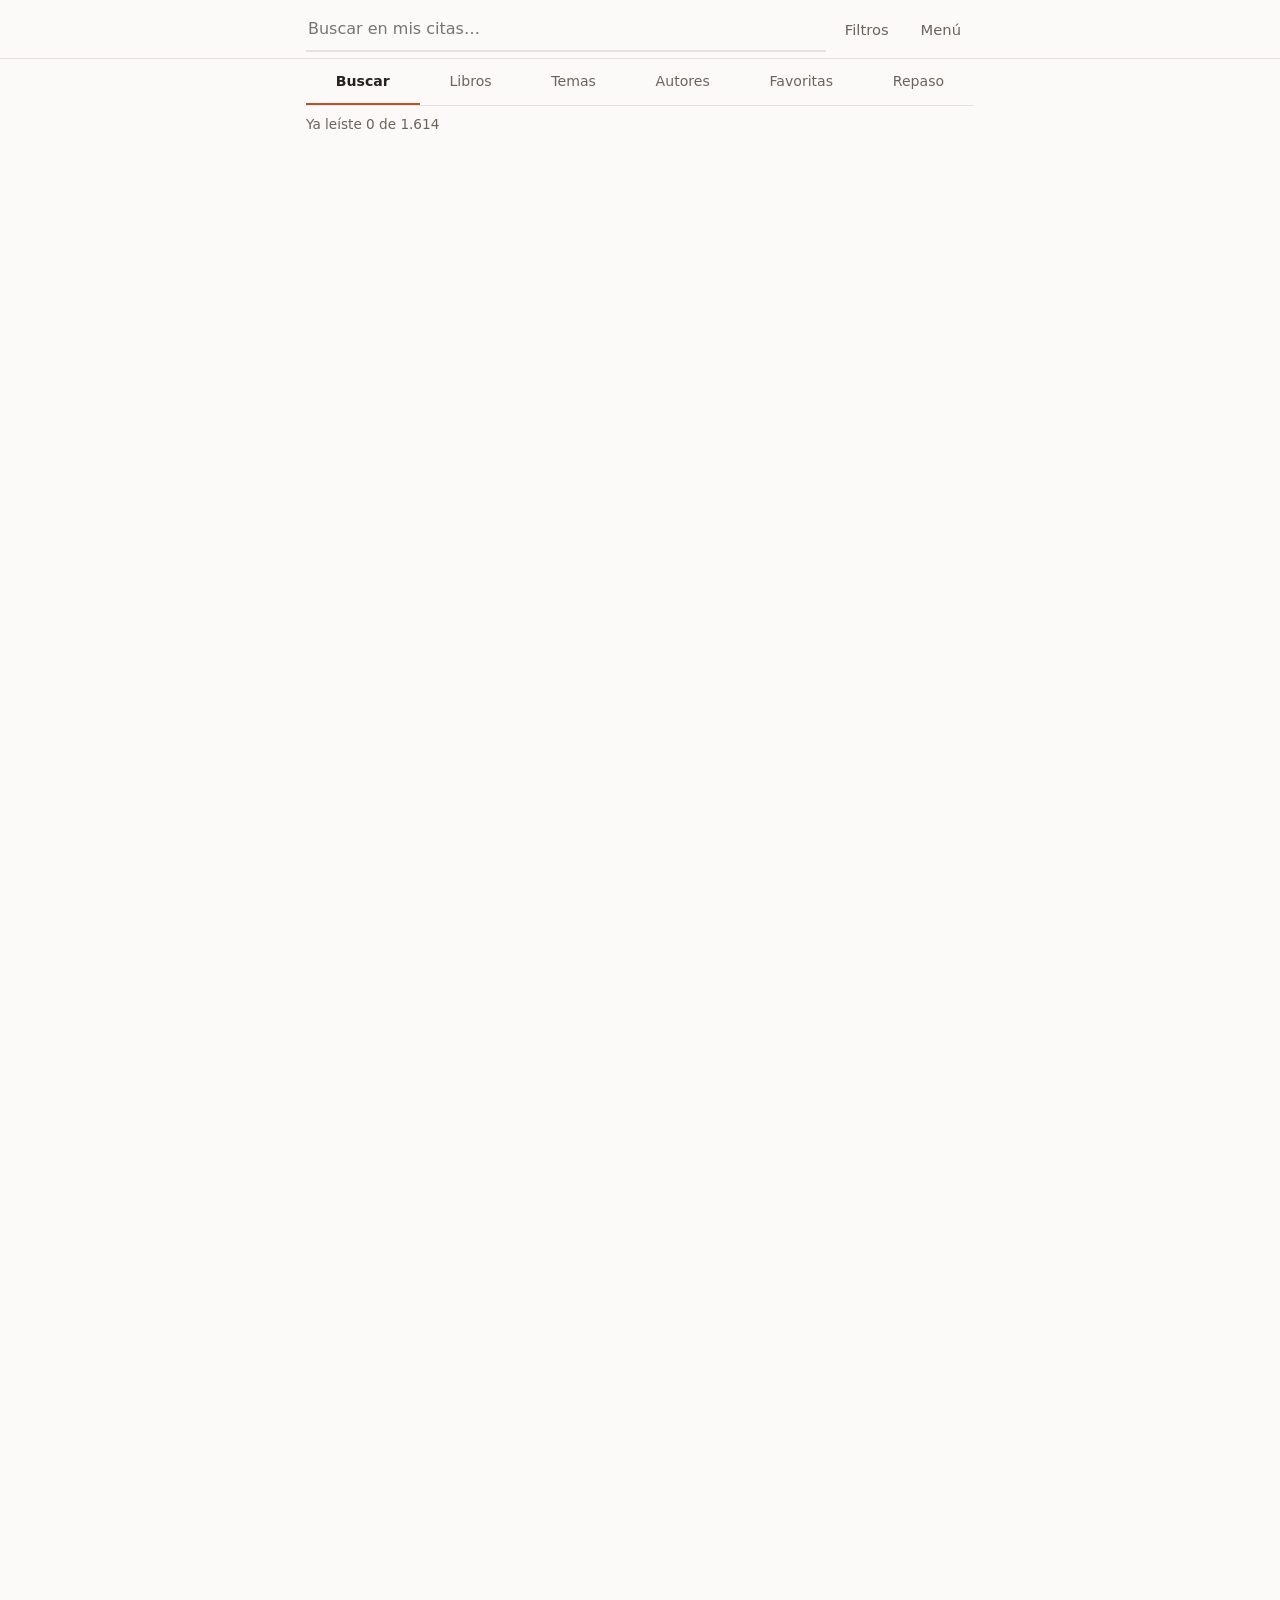
==== commit cd2b2771: "App que se actualiza sola: instalación sin caché del navegador, recarga al activar y línea de versió" ====
--- a/index.html
+++ b/index.html
@@ -65,6 +65,7 @@
         <button class="btn" id="btnImport">Importar…</button>
         <input type="file" id="fileImport" accept="application/json,.json" hidden>
       </div>
+      <p class="muted small" id="verInfo"></p>
     </div>
   </div>
 
--- a/styles.css
+++ b/styles.css
@@ -222,3 +222,13 @@
 /* lecturas */
 .readbar { margin: 4px 0 0; font-size: .85rem; color: var(--muted); }
 .linkbtn { background: none; border: 0; padding: 12px 6px; min-height: 44px; color: var(--accent); font: inherit; text-decoration: underline; text-underline-offset: 3px; cursor: pointer; }
+
+
+/* frase sugerida del día */
+.sug { position: relative; margin: 12px 0 6px; padding: 10px 8px 2px 16px; border-left: 2px solid var(--accent); }
+.sug-k { margin: 0 44px 6px 0; font: 600 .75rem var(--sans); text-transform: uppercase; letter-spacing: .06em; color: var(--muted); }
+.sug blockquote { font-size: 1.05rem; }
+.sug-why { margin: 4px 0 0; font-size: .8rem; color: var(--muted); }
+.sug-x { position: absolute; top: 0; right: 0; width: 44px; height: 44px; background: none; border: 0; color: var(--muted); font: 1.6rem/1 var(--sans); cursor: pointer; }
+.sug-x:hover { color: var(--fg); }
+.sug .acts { flex-wrap: wrap; }
